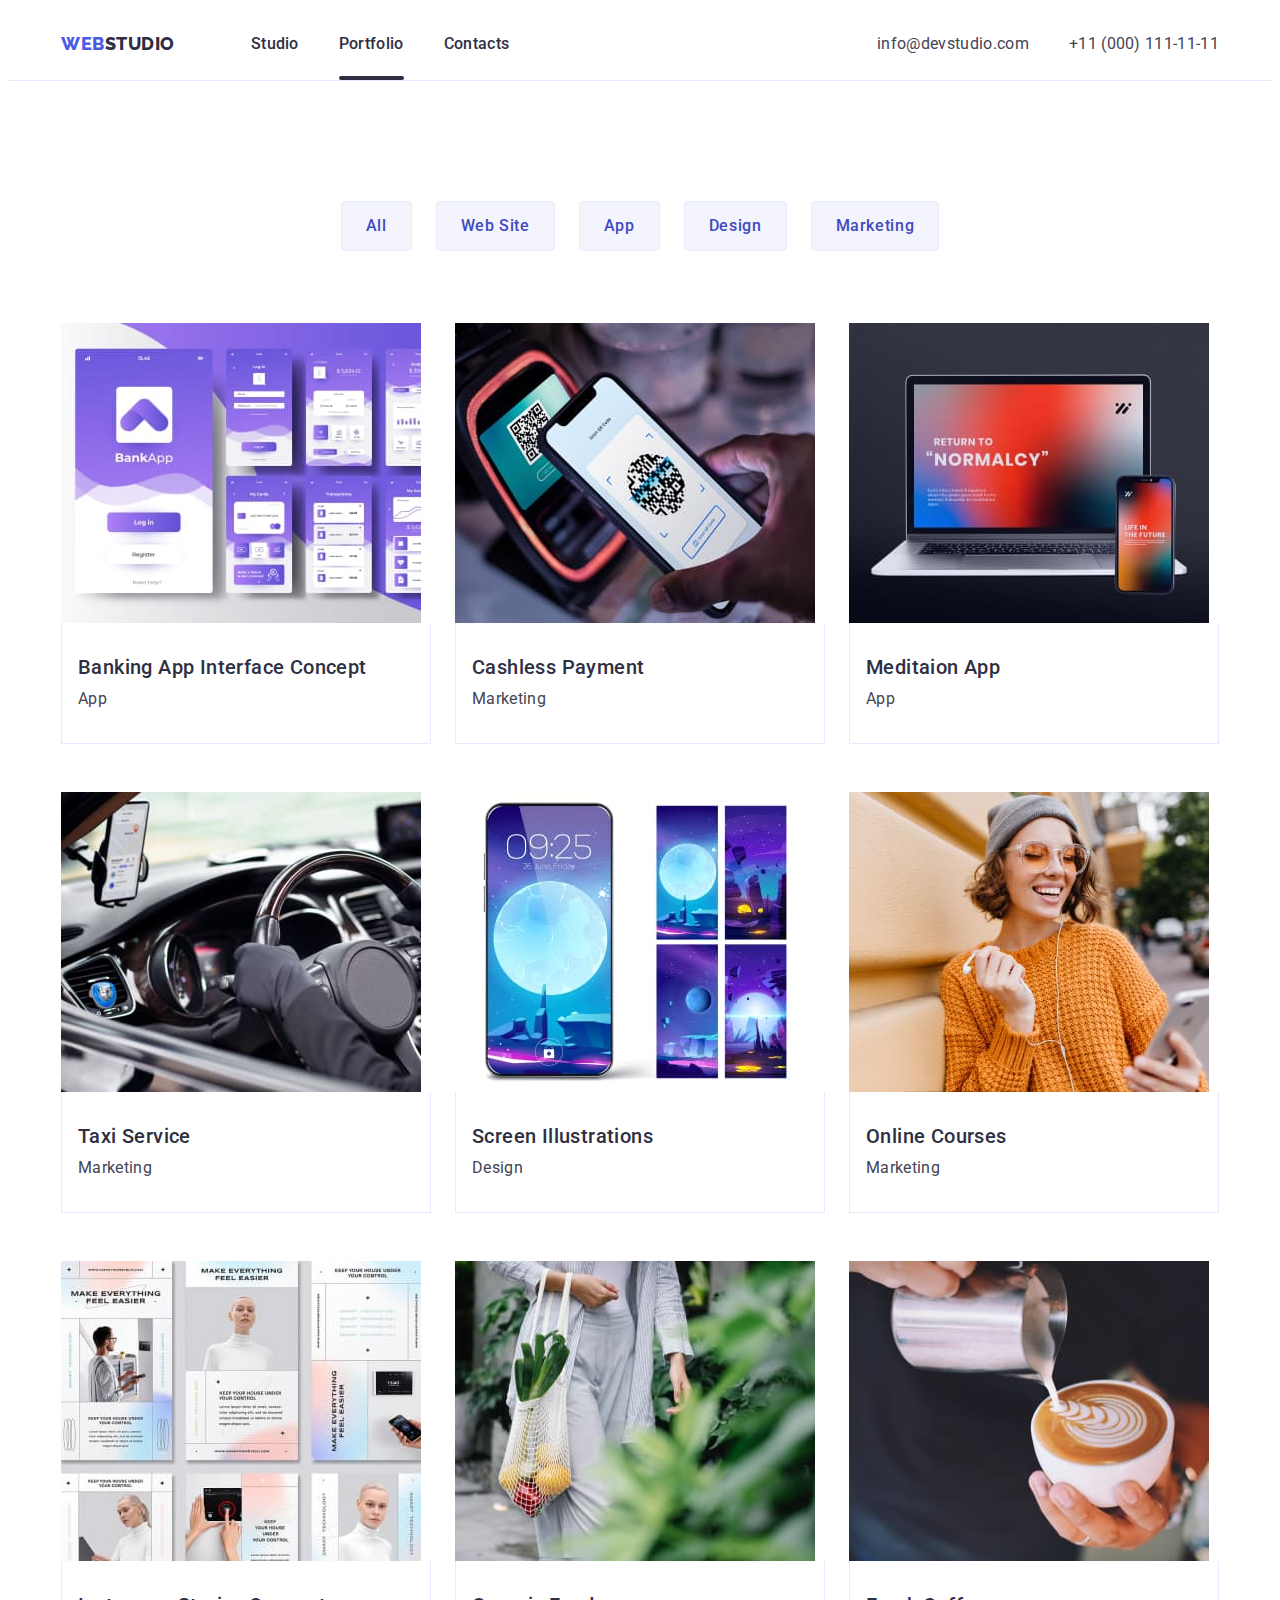
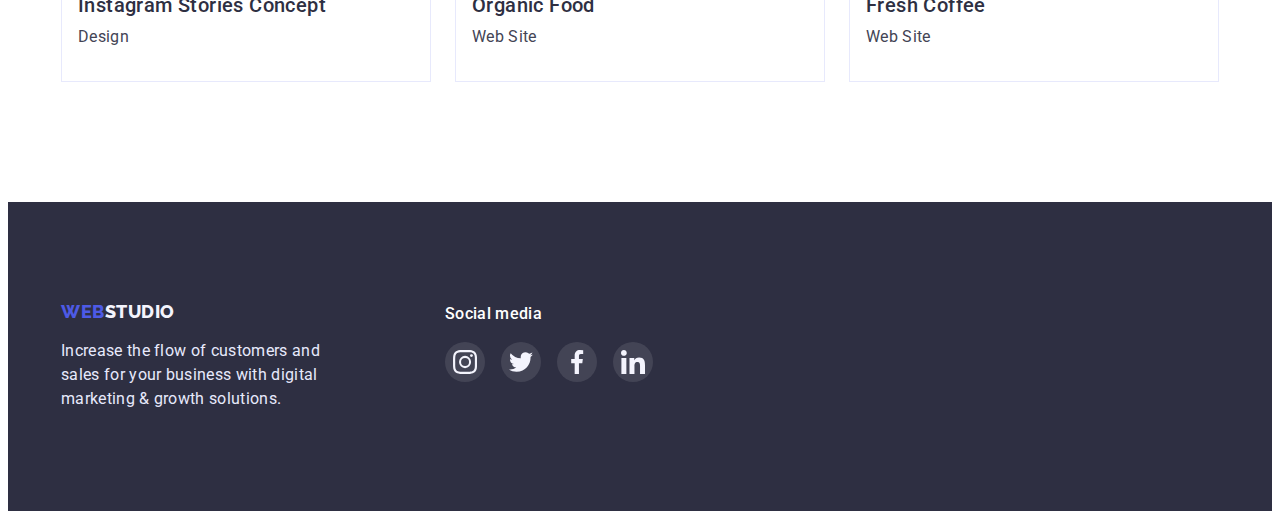
==== portfolio.html @ a6ca805c "Initial commit" ====
<!DOCTYPE html>
<html lang="en">
  <head>
    <meta charset="UTF-8" />
    <meta http-equiv="X-UA-Compatible" content="IE=edge" />
    <meta name="viewport" content="width=device-width, initial-scale=1.0" />
    <title>Portfolio</title>
    <link rel="preconnect" href="https://fonts.googleapis.com" />
    <link rel="preconnect" href="https://fonts.gstatic.com" crossorigin />
    <link
      href="https://fonts.googleapis.com/css2?family=Raleway:wght@800&family=Roboto:wght@400;500;700;900&display=swap"
      rel="stylesheet"
    />
    <link
      rel="stylesheet"
      href="https://cdnjs.cloudflare.com/ajax/libs/modern-normalize/1.1.0/modern-normalize.min.css"
      integrity="sha512-wpPYUAdjBVSE4KJnH1VR1HeZfpl1ub8YT/NKx4PuQ5NmX2tKuGu6U/JRp5y+Y8XG2tV+wKQpNHVUX03MfMFn9Q=="
      crossorigin="anonymous"
      referrerpolicy="no-referrer"
    />
    <link rel="stylesheet" href="./css/styles.css" />
  </head>
  <body>
    <!-- Header -->
    <header class="page-header">
      <div class="container page-header-container">
        <nav class="page-nav">
          <a class="logo link" href="./index.html"
            ><span class="logo-web">Web</span>Studio</a
          >
          <ul class="menu list">
            <li class="menu-item">
              <a class="menu-link link" href="./index.html">Studio</a>
            </li>
            <li class="menu-item">
              <a class="menu-link link current" href="./portfolio.html">Portfolio</a>
            </li>
            <li class="menu-item">
              <a class="menu-link link" href="">Contacts</a>
            </li>
          </ul>
        </nav>
        <address class="contact">
          <ul class="contact-list list">
            <li class="contact-item">
              <a class="contact-link link" href="mailto:info@devstudio.com"
                >info@devstudio.com</a
              >
            </li>
            <li class="contact-item">
              <a class="contact-link link" href="tel:+110001111111"
                >+11 (000) 111-11-11</a
              >
            </li>
          </ul>
        </address>
      </div>
    </header>

    <main>
      <!-- Filtr btn -->
      <section class="section">
        <div class="container">
          <h1 class="visually-hidden">Portfolio</h1>
          <ul class="filtr-list list">
            <li class="filtr-item">
              <button class="filtr-btn" type="button">All</button>
            </li>
            <li class="filtr-item">
              <button class="filtr-btn" type="button">Web Site</button>
            </li>
            <li class="filtr-item">
              <button class="filtr-btn" type="button">App</button>
            </li>
            <li class="filtr-item">
              <button class="filtr-btn" type="button">Design</button>
            </li>
            <li class="filtr-item">
              <button class="filtr-btn" type="button">Marketing</button>
            </li>
          </ul>
          <!-- Projects -->
          <ul class="list projects-list">
            <li class="projects-item">
              <div class="project-image">
                <img
                src="./images/banking-app.jpg"
                alt="Banking App Interface"
                width="360"
                height="300"
              />
              <div class="project-description">
                <p>
                  14 Stylish and User-Friendly App Design Concepts · Task Manager App · Calorie Tracker App · Exotic Fruit Ecommerce App · Cloud Storage App
                </p>
              </div>
              </div>
              <div class="projects-card-content">
              <h2 class="section-subtitle projects-name">Banking App Interface Concept</h2>
              <p>App</p>
              </div>
            </li>
            <li class="projects-item">
              <div class="project-image">
                <img
                src="./images/cashless-payment.jpg"
                alt="Cashless payment by phone"
                width="360"
                height="300"
              />
              <div class="project-description">
                <p>
                  14 Stylish and User-Friendly App Design Concepts · Task Manager App · Calorie Tracker App · Exotic Fruit Ecommerce App · Cloud Storage App
                </p>
              </div>
              </div>
              <div class="projects-card-content">
              <h2 class="section-subtitle projects-name">Cashless Payment</h2>
              <p>Marketing</p>
              </div>
            </li>
            <li class="projects-item">
              <div class="project-image">
                <img
                src="./images/meditaion-app.jpg"
                alt="Meditation App"
                width="360"
                height="300"
              />
              <div class="project-description">
                <p>
                  14 Stylish and User-Friendly App Design Concepts · Task Manager App · Calorie Tracker App · Exotic Fruit Ecommerce App · Cloud Storage App
                </p>
              </div>
              </div>
              <div class="projects-card-content">
              <h2 class="section-subtitle projects-name">Meditaion App</h2>
              <p>App</p>
              </div>
            </li>
            <li class="projects-item">
              <div class="project-image">
                <img
                src="./images/taxi-service.jpg"
                alt="Hand on the wheel"
                width="360"
                height="300"
              />
              <div class="project-description">
                <p>
                  14 Stylish and User-Friendly App Design Concepts · Task Manager App · Calorie Tracker App · Exotic Fruit Ecommerce App · Cloud Storage App
                </p>
              </div>
              </div>
              <div class="projects-card-content">
              <h2 class="section-subtitle projects-name">Taxi Service</h2>
              <p>Marketing</p>
              </div>
            </li>
            <li class="projects-item">
              <div class="project-image">
                <img
                src="./images/screen-illustrations.jpg"
                alt="Mobile Screen Illustration"
                width="360"
                height="300"
              />
              <div class="project-description">
                <p>
                  14 Stylish and User-Friendly App Design Concepts · Task Manager App · Calorie Tracker App · Exotic Fruit Ecommerce App · Cloud Storage App
                </p>
              </div>
              </div>
              <div class="projects-card-content">
              <h2 class="section-subtitle projects-name">Screen Illustrations</h2>
              <p>Design</p>
              </div>
            </li>
            <li class="projects-item">
              <div class="project-image">
                <img
                src="./images/online-courses.jpg"
                alt="The girl is smiling"
                width="360"
                height="300"
              />
              <div class="project-description">
                <p>
                  14 Stylish and User-Friendly App Design Concepts · Task Manager App · Calorie Tracker App · Exotic Fruit Ecommerce App · Cloud Storage App
                </p>
              </div>
              </div>
              <div class="projects-card-content">
              <h2 class="section-subtitle projects-name">Online Courses</h2>
              <p>Marketing</p>
              </div>
            </li>
            <li class="projects-item">
              <div class="project-image">
                <img
                src="./images/instagram-stories.jpg"
                alt="Examples of Instagram stories"
                width="360"
                height="300"
              />
              <div class="project-description">
                <p>
                  14 Stylish and User-Friendly App Design Concepts · Task Manager App · Calorie Tracker App · Exotic Fruit Ecommerce App · Cloud Storage App
                </p>
              </div>
              </div>
              <div class="projects-card-content">
              <h2 class="section-subtitle projects-name">Instagram Stories Concept</h2>
              <p>Design</p>
              </div>
            </li>
            <li class="projects-item">
              <div class="project-image">
                <img
                src="./images/organic-food.jpg"
                alt="Fruits and vegetables in pouch"
                width="360"
                height="300"
              />
              <div class="project-description">
                <p>
                  14 Stylish and User-Friendly App Design Concepts · Task Manager App · Calorie Tracker App · Exotic Fruit Ecommerce App · Cloud Storage App
                </p>
              </div>
              </div>
              <div class="projects-card-content">
              <h2 class="section-subtitle projects-name">Organic Food</h2>
              <p>Web Site</p>
              </div>
            </li>
            <li class="projects-item">
              <div class="project-image">
                <img
                src="./images/fresh-coffee.jpg"
                alt="Cup of coffee"
                width="360"
                height="300"
              />
              <div class="project-description">
                <p>
                  14 Stylish and User-Friendly App Design Concepts · Task Manager App · Calorie Tracker App · Exotic Fruit Ecommerce App · Cloud Storage App
                </p>
              </div>
              </div>
              <div class="projects-card-content">
              <h2 class="section-subtitle projects-name">Fresh Coffee</h2>
              <p>Web Site</p>
              </div>
            </li>
          </ul>
        </div>
      </section>
    </main>

    <!-- Footer -->
    <footer class="footer">
      <div class="container footer-container">
        <div class="footer-logo-container">
          <a class="footer-logo link" href="./index.html"
          ><span class="logo-web">Web</span>Studio</a>
        <p class="footer-text">
          Increase the flow of customers and sales for your business with
          digital marketing & growth solutions.
        </p>
        </div>
        <div class="footer-social-container">
          <p class="footer-social-text">Social media</p>
          <ul class="list footer-social-list">
            <li class="footer-social-item">
              <a class="link footer-social-link" href="">
                <svg class="footer-social-icon">
                  <use href="./images/sprite.svg#icon-instagram"></use>
                </svg>
              </a>
            </li>
            <li class="footer-social-item">
              <a class="link footer-social-link" href="">
                <svg class="footer-social-icon">
                  <use href="./images/sprite.svg#icon-twitter"></use>
                </svg>
              </a>
            </li>
            <li class="footer-social-item">
              <a class="link footer-social-link" href="">
                <svg class="footer-social-icon">
                  <use href="./images/sprite.svg#icon-facebook"></use>
                </svg>
              </a>
            </li>
            <li class="footer-social-item">
              <a class="link footer-social-link" href="">
                <svg class="footer-social-icon">
                  <use href="./images/sprite.svg#icon-linkedin"></use>
                </svg>
              </a>
            </li>
          </ul>
        </div>
      </div>
    </footer>
  </body>
</html>
---- css/styles.css ----
:root {
  --primary-brand-color: #4d5ae5;
  --primary-text-color: #434455;
  --secondary-text-color: #2e2f42;
  --background-page-color: #ffffff;
  --background-light-mode: #f4f4fd;
  --accent-color: #e7e9fc;
  --pressed-btn-color: #404bbf;
  --green-success-color: #31d0aa;
  --subtle-text-color: #8e8f99; 
  --modal-background-color: #FCFCFC;
  --modal-close-black:#000000;
  /* --modal-overlay-color: #2e2f42; 40% */
}

h1,
h2,
h3,
h4,
h5,
h6,
p {
  margin-top: 0;
  margin-bottom: 0;
}

ul,
ol {
  margin-top: 0;
  margin-bottom: 0;
  padding-left: 0;
}

img {
  display: block;
}

.list {
  list-style: none;
}

.link {
  text-decoration: none;
}

body {
  font-family: "Roboto", sans-serif;
  font-size: 16px;
  line-height: 1.5;
  letter-spacing: 0.02em;
  color: var(--primary-text-color);
  /* background-color: var(--background-page-color); */
}


/* Components */

.container {
  max-width: 1158px;
  padding: 0 15px;
  margin: 0 auto;
}

.section {
  padding-top: 120px;
  padding-bottom: 120px;
}

.section-title {
  font-size: 36px;
  line-height: 1.11;
  letter-spacing: 0.02em;
  text-transform: capitalize;
  color: var(--secondary-text-color);
}

.section-subtitle {
  font-weight: 500;
  font-size: 20px;
  line-height: 1.2;
  letter-spacing: 0.02em;
  color: var(--secondary-text-color);
}


/* Header */

.page-header {
  border-bottom: 1px solid var(--accent-color);
}

.page-header-container {
  display: flex;
  align-items: center;
}

.page-nav {
  display: flex;
  align-items: center;
}

.menu {
  display: flex;
}

.menu-item:not(:last-child) {
  margin-right: 40px;
}

.contact-list {
  display: flex;
}

.contact {
  margin-left: auto;
}

.contact-item:not(:last-child) {
  margin-right: 40px;
}

.logo {
  margin-right: 76px;

  font-family: "Raleway", sans-serif;
  font-weight: 800;
  font-size: 18px;
  line-height: 1.33;
  letter-spacing: 0.03em;
  text-transform: uppercase;
  color: var(--secondary-text-color);
}

.logo-web {
  color: var(--primary-brand-color);
}

.menu-link {
  position: relative;
  padding-top: 24px;
  padding-bottom: 24px;
  display: block;

  font-weight: 500;
  font-size: 16px;
  line-height: 1.5;
  letter-spacing: 0.02em;
  color: var(--secondary-text-color);

  /* transition-property: var(--primary-brand-color);
  transition-duration: 250ms;
  transition-timing-function: cubic-bezier(0.4, 0, 0.2, 1); */

  transition: color 250ms cubic-bezier(0.4, 0, 0.2, 1);
}

.menu-link:hover,
.menu-link:focus {
  color: var(--primary-brand-color);
}

.menu-link.current::after{
  position: absolute;
  bottom: 0;
  left: 0;
  content: '';
  width: 100%;
  height: 4px;
  background-color: currentColor;
  border-radius: 2px;
}

.contact-link {
  padding-top: 24px;
  padding-bottom: 24px;
  display: block;

  font-style: normal;
  font-size: 16px;
  line-height: 1.5;
  letter-spacing: 0.02em;
  color: var(--primary-text-color);

  transition: color 250ms cubic-bezier(0.4, 0, 0.2, 1);
}

.contact-link:hover,
.contact-link:focus {
  color: var(--primary-brand-color);
}


/* Hero */

.section.hero {
  padding-top: 188px;
  padding-bottom: 188px;
}

.hero {
  max-width: 1440px;
  height: 600px;
  margin: 0 auto;
  background-color: var(--secondary-text-color);
  background-image: linear-gradient(rgba(46, 47, 66, 0.7), rgba(46, 47, 66, 0.7)), url('../images/people-office.jpg');
  background-repeat: no-repeat;
  background-position: center;
  background-size: cover;
}

.hero-title {
  max-width: 496px;
  margin-right: auto;
  margin-bottom: 48px;
  margin-left: auto;

  font-size: 56px;
  line-height: 1.07;
  text-align: center;
  letter-spacing: 0.02em;
  color: var(--background-page-color);
}

.hero-btn {
  display: block;
  padding: 16px 32px;
  margin-left: auto;
  margin-right: auto;

  font-family: "Roboto", sans-serif;
  font-weight: 500;
  font-size: 16px;
  line-height: 1.5;
  letter-spacing: 0.04em;
  color: var(--background-page-color);
  background: var(--pressed-btn-color);
  cursor: pointer;
  border-radius: 4px;
  border: none;

  transition: background-color 250ms cubic-bezier(0.4, 0, 0.2, 1);
}

.hero-btn:hover,
.hero-btn:focus {
  background-color: var(--primary-brand-color);
}

/* Features */

.visually-hidden {
  position: absolute;
  width: 1px;
  height: 1px;
  margin: -1px;
  border: 0;
  padding: 0;
  white-space: nowrap;
  clip-path: inset(100%);
  clip: rect(0 0 0 0);
  overflow: hidden;
}

.features-list {
  display: flex;
  gap: 24px;
  }

.features-item {
  flex-basis: calc((100% - 72px)/ 4);
}

.features-thumb{
  display: flex;
  justify-content: center;
  align-items: center;
  height: 112px;
  margin-bottom: 8px;

  background: var(--background-light-mode);
  border-radius: 4px;
}

.features-icons{
  width: 64px;
  height: 64px;

}

.features-item >h3{
  margin-bottom: 8px;
}


/* About */

.section.about{
  padding-top: 0;
}

.about-title{
  margin-bottom: 72px;
  text-align: center;
}

.about-list {
  display: flex;
  gap: 24px;
}

.about-item {
  flex-basis: calc((100% - 48px)/ 3);
  border: 1px solid var(--accent-color);
}


/* Team */

.section.team {
  background-color: var(--background-light-mode);
}

.team-title {
  margin-bottom: 72px;
  text-align: center;
}

.team-list {
  display: flex;
  gap: 24px;
}

.team-item {
  flex-basis: calc((100% - 72px)/ 4);
  box-shadow: 0px 1px 6px rgba(46, 47, 66, 0.08), 0px 1px 1px rgba(46, 47, 66, 0.16), 0px 2px 1px rgba(46, 47, 66, 0.08);
  border-radius: 0px 0px 4px 4px;

}

.team-card-content{
  text-align: center;
  padding: 32px 16px;

  background: var(--background-page-color);
}

.name {
  margin-bottom: 8px;
}

.job {
  margin-bottom: 8px;
}

.social-list {
  display: flex;
  justify-content: center;
  gap: 24px;
}

.social-item {
  width: 40px;
  height: 40px;
}


.social-link {
  display: flex;
  align-items: center;
  justify-content: center;
  width: 100%;
  height: 100%;
  color: var(--background-light-mode);
  background-color: var(--primary-brand-color);
  border-radius: 50%;

  transition: background-color 250ms cubic-bezier(0.4, 0, 0.2, 1);
}

.social-link:hover,
.social-link:focus {
  background-color: var(--pressed-btn-color);
}

.social-icon {
  width: 16px;
  height: 16px;
  fill: currentColor;
}


/* Customers */

.customers-title {
  margin-bottom: 72px;
  text-align: center;
}

.customers-list {
  display: flex;
  gap: 24px;
}

.customers-item {
  flex-basis: calc((100% - 120px)/ 6);
  width: 168px;
  height: 88px;
}

.customers-link {
  display: flex;
  align-items: center;
  justify-content: center;
  width: 100%;
  height: 100%;
  color: var(--subtle-text-color);
  border: 1px solid var(--subtle-text-color);
  border-radius: 4px;

  transition: color 250ms cubic-bezier(0.4, 0, 0.2, 1), background-color 250ms cubic-bezier(0.4, 0, 0.2, 1);
 }

.customers-link:hover,
.customers-link:focus {
  color: var(--pressed-btn-color);
  border-color: var(--pressed-btn-color);
  
}

.customers-icon {
  display: block;
  width: 104px;
  height: 56px;
  fill: currentColor;
}


/* Footer */

.footer {
  padding-top: 100px;
  padding-bottom: 100px;

  background-color: var(--secondary-text-color);
}

.footer-container {
  display: flex;
}

.footer-logo-container {
  margin-right: 120px;
}

.footer-logo {
  display: block;
  margin-bottom: 16px;
  
  font-family: "Raleway", sans-serif;
  font-weight: 800;
  font-size: 18px;
  line-height: 1.16;
  letter-spacing: 0.03em;
  text-transform: uppercase;
  color: var(--background-light-mode);
}


.footer-text {
  max-width: 264px;

  color: var(--accent-color);
}

.footer-social-text {
  margin-bottom: 16px;
  font-weight: 500;
  font-size: 16px;
  line-height: 1.5;
  letter-spacing: 0.02em;
  color: var(--background-page-color);
}

.footer-social-list {
  display: flex;
  justify-content: center;
  gap: 16px;
}

.footer-social-item {
  width: 40px;
  height: 40px;
}

.footer-social-link {
  display: flex;
  align-items: center;
  justify-content: center;
  width: 100%;
  height: 100%;
  color: var(--background-light-mode);
  background-color: rgba(255, 255, 255, 0.1);
  border-radius: 50%;

  transition: background-color 250ms cubic-bezier(0.4, 0, 0.2, 1);
}

.footer-social-link:hover,
.footer-social-link:focus {
  background-color: var(--green-success-color);
}

.footer-social-icon {
  width: 24px;
  height: 24px;
  fill: currentColor;
}



/* Portfolio Filtr Btn */

/* visually-hidden */

.filtr-list{
  display: flex;
  gap: 24px;
  justify-content: center;
  margin-bottom: 72px;
}

/* .filtr-item{
  
} */

.filtr-btn {
  padding: 12px 24px;

  font-family: "Roboto", sans-serif;
  font-weight: 500;
  font-size: 16px;
  line-height: 1.5;
  letter-spacing: 0.04em;
  color: var(--pressed-btn-color);
  background: var(--background-light-mode);
  cursor: pointer;
  border: 1px solid var(--accent-color);
  border-radius: 4px;

  transition: background-color 250ms cubic-bezier(0.4, 0, 0.2, 1), color 250ms cubic-bezier(0.4, 0, 0.2, 1), box-shadow 250ms cubic-bezier(0.4, 0, 0.2, 1);
}

.filtr-btn:hover,
.filtr-btn:focus {
  background-color: var(--primary-brand-color);
  color: var(--background-page-color);
  box-shadow: 0px 3px 1px rgba(0, 0, 0, 0.1), 0px 2px 1px rgba(0, 0, 0, 0.08), 0px 2px 2px rgba(0, 0, 0, 0.12);
}


/* Projects */

.projects-list{
  display: flex;
  gap:48px 24px;
  flex-wrap: wrap;
}

.projects-item {
  flex-basis: calc((100% - 48px)/ 3);
  cursor: pointer;

  transition: box-shadow 250ms cubic-bezier(0.4, 0, 0.2, 1);
}


.projects-item:hover,
.projects-item:focus {
  box-shadow: 0px 1px 6px rgba(46, 47, 66, 0.08), 0px 1px 1px rgba(46, 47, 66, 0.16), 0px 2px 1px rgba(46, 47, 66, 0.08);

}

.project-image{
  position: relative;
  overflow: hidden;
}

.project-description{
  position: absolute;
  top: 0;
  left: 0;
  width: 100%;
  height: 100%;

  padding-top: 40px;
  padding-right: 32px;
  padding-left: 32px;

  color: var(--background-light-mode);
  background-color: var(--primary-brand-color);
  transform: translateY(100%) ;
  transition: 250ms;
}

.projects-item:hover .project-description,
.projects-item:focus .project-description{
  transform: translateY(0);
}

.projects-card-content{
  padding-top: 32px;
  padding-bottom: 32px;
  padding-left: 16px;
  
  text-align: left;
  border: 1px solid var(--accent-color);
  border-top: none;
  background: var(--background-page-color);
}

.projects-name {
  margin-bottom: 8px;
}


/* Modal */

.backdrop{
  position: fixed;
  top: 0;
  left: 0;
  
  display: flex;
  align-items: center;
  justify-content: center;

  width: 100%;
  height: 100%;
  background-color: rgba(46, 47, 66, 0.4);

  transition: opacity 250ms, visibility 250ms;
}

.backdrop.is-hidden{
  opacity: 0;
  visibility: hidden;
  pointer-events: none;
}

.modal{
  position: relative;
  overflow: auto;
  width: 100%;
  height: 100%;
  max-width: 408px;
  max-height: 576px;

  background-color: var(--modal-background-color);
  box-shadow: 0px 1px 1px rgba(0, 0, 0, 0.14), 0px 1px 3px rgba(0, 0, 0, 0.12), 0px 2px 1px rgba(0, 0, 0, 0.2);
  border-radius: 4px;

  transition: transform 250ms;
}

.backdrop.is-hidden .modal{
  transform: scale(0);
}

.modal-close{
  position: absolute;
  top: 24px;
  right: 24px;

  display: flex;
  justify-content: center;
  align-items: center;

  width: 24px;
  height: 24px;
  background-color: var(--accent-color);
  color: var(--modal-close-black);
  border-radius: 50%;
  border: 1px solid rgba(0, 0, 0, 0.1);
  cursor: pointer;

  transition: background-color 250ms cubic-bezier(0.4, 0, 0.2, 1), fill 250ms cubic-bezier(0.4, 0, 0.2, 1);
}

.modal-close:hover,
.modal-close:focus{
  background-color: var(--pressed-btn-color);
  fill:var(--background-page-color);
}
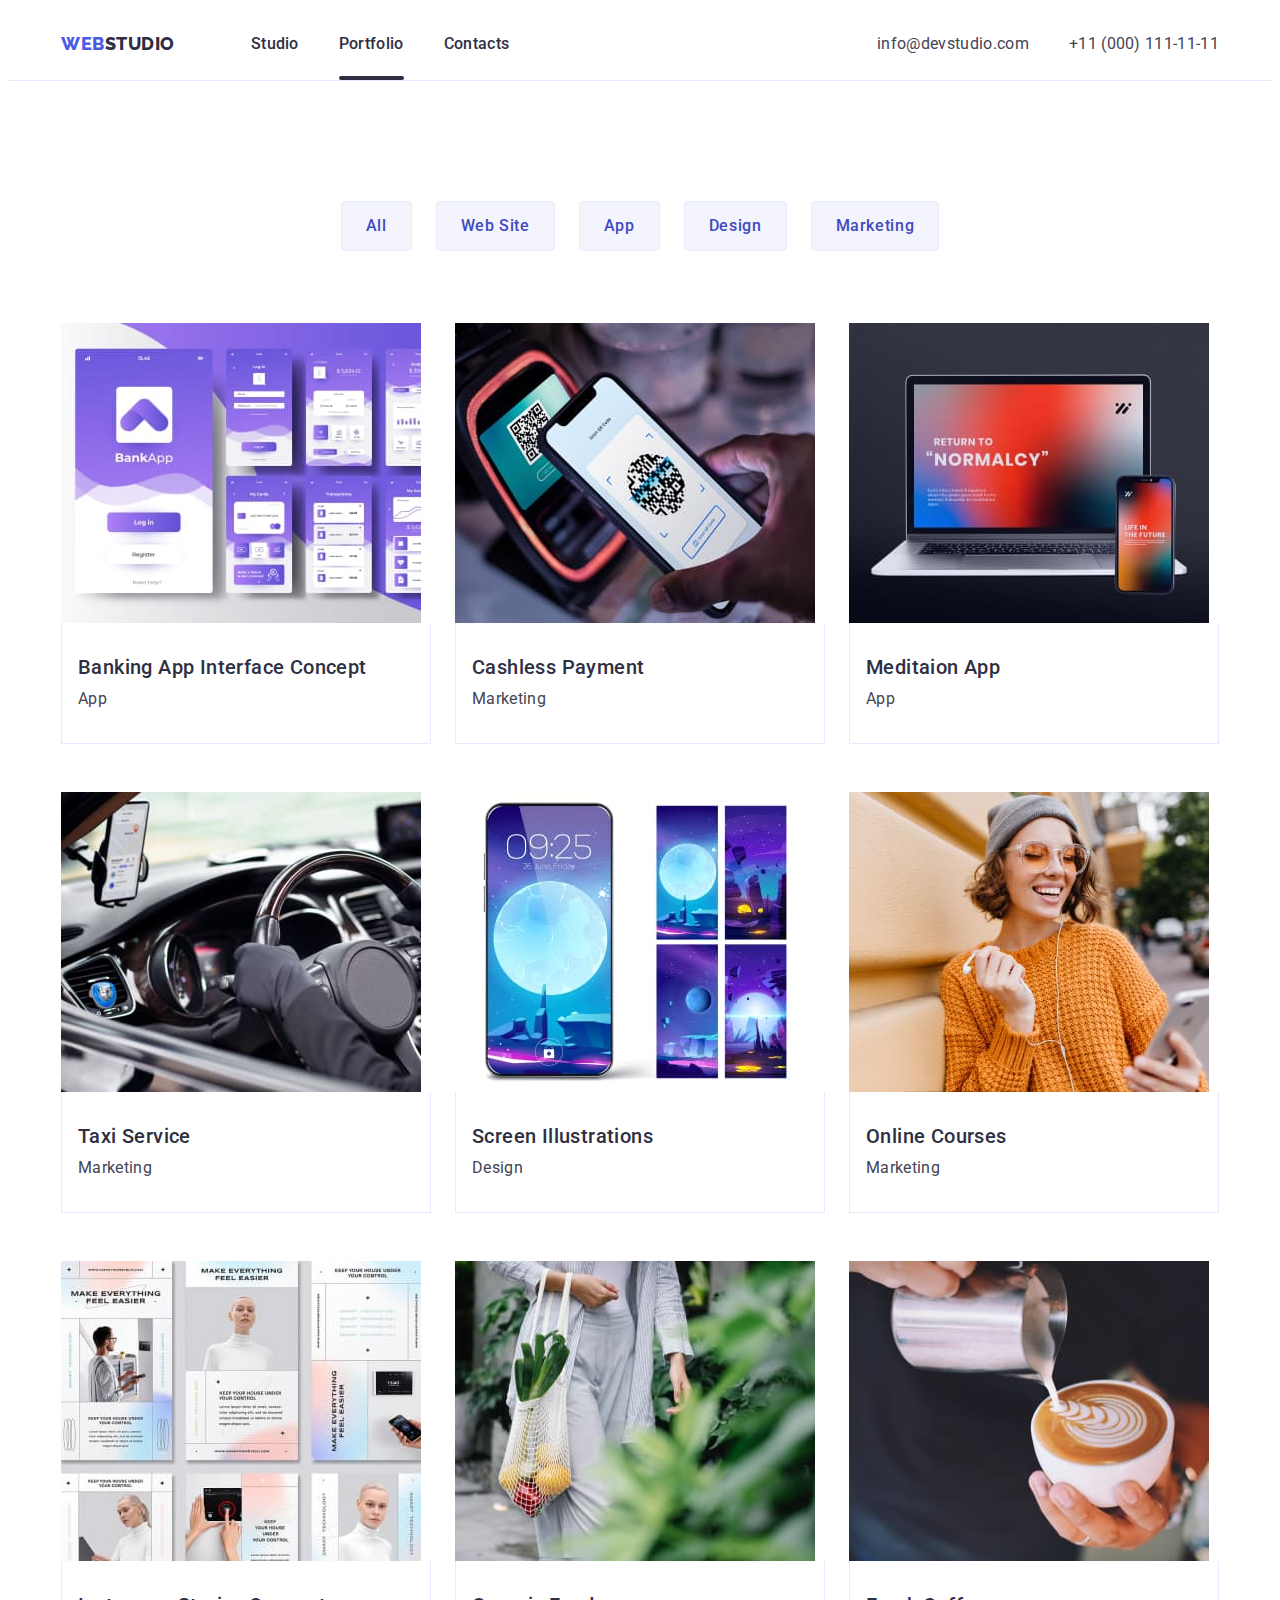
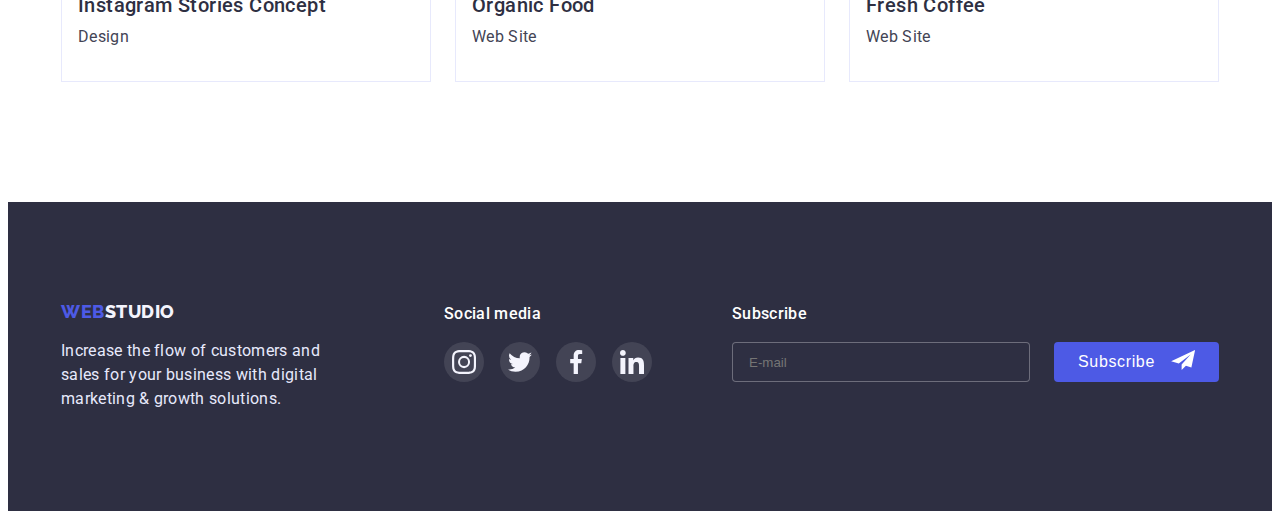
==== commit d6cfcc0d: "Update Modal-Form" ====
--- a/portfolio.html
+++ b/portfolio.html
@@ -301,6 +301,22 @@
             </li>
           </ul>
         </div>
+        <div class="footer-subscribe-container">
+          <p class="subscribe-title">Subscribe</p>
+          <form class="subscribe-form">
+
+            <input class="subscribe-input" type="email" name="email" placeholder="E-mail">
+
+            <div class="footer-subscribe-btn">
+              <button class="subscribe-btn" type="submit">Subscribe
+                <svg class="subscribe-icon">
+                  <use href="./images/sprite.svg#icon-send"></use>
+                </svg>
+              </button>
+            </div>
+
+          </form>
+        </div>
       </div>
     </footer>
   </body>
--- a/css/styles.css
+++ b/css/styles.css
@@ -10,6 +10,7 @@
   --subtle-text-color: #8e8f99; 
   --modal-background-color: #FCFCFC;
   --modal-close-black:#000000;
+  --transition-hover: 250ms cubic-bezier(0.4, 0, 0.2, 1)
   /* --modal-overlay-color: #2e2f42; 40% */
 }
 
@@ -147,19 +148,15 @@
   letter-spacing: 0.02em;
   color: var(--secondary-text-color);
 
-  /* transition-property: var(--primary-brand-color);
-  transition-duration: 250ms;
-  transition-timing-function: cubic-bezier(0.4, 0, 0.2, 1); */
-
-  transition: color 250ms cubic-bezier(0.4, 0, 0.2, 1);
+  transition: color var(--transition-hover);
 }
 
 .menu-link:hover,
 .menu-link:focus {
-  color: var(--primary-brand-color);
-}
-
-.menu-link.current::after{
+  color: var(--pressed-btn-color);
+}
+
+.current::after{
   position: absolute;
   bottom: 0;
   left: 0;
@@ -181,7 +178,7 @@
   letter-spacing: 0.02em;
   color: var(--primary-text-color);
 
-  transition: color 250ms cubic-bezier(0.4, 0, 0.2, 1);
+  transition: color var(--transition-hover);
 }
 
 .contact-link:hover,
@@ -238,7 +235,7 @@
   border-radius: 4px;
   border: none;
 
-  transition: background-color 250ms cubic-bezier(0.4, 0, 0.2, 1);
+  transition: background-color var(--transition-hover);
 }
 
 .hero-btn:hover,
@@ -374,7 +371,7 @@
   background-color: var(--primary-brand-color);
   border-radius: 50%;
 
-  transition: background-color 250ms cubic-bezier(0.4, 0, 0.2, 1);
+  transition: background-color var(--transition-hover);
 }
 
 .social-link:hover,
@@ -417,7 +414,7 @@
   border: 1px solid var(--subtle-text-color);
   border-radius: 4px;
 
-  transition: color 250ms cubic-bezier(0.4, 0, 0.2, 1), background-color 250ms cubic-bezier(0.4, 0, 0.2, 1);
+  transition: color var(--transition-hover), background-color var(--transition-hover);
  }
 
 .customers-link:hover,
@@ -462,6 +459,7 @@
   line-height: 1.16;
   letter-spacing: 0.03em;
   text-transform: uppercase;
+
   color: var(--background-light-mode);
 }
 
@@ -474,10 +472,12 @@
 
 .footer-social-text {
   margin-bottom: 16px;
+
   font-weight: 500;
   font-size: 16px;
   line-height: 1.5;
   letter-spacing: 0.02em;
+
   color: var(--background-page-color);
 }
 
@@ -498,11 +498,12 @@
   justify-content: center;
   width: 100%;
   height: 100%;
+
   color: var(--background-light-mode);
   background-color: rgba(255, 255, 255, 0.1);
   border-radius: 50%;
 
-  transition: background-color 250ms cubic-bezier(0.4, 0, 0.2, 1);
+  transition: background-color var(--transition-hover);
 }
 
 .footer-social-link:hover,
@@ -514,6 +515,78 @@
   width: 24px;
   height: 24px;
   fill: currentColor;
+}
+
+.footer-subscribe-container{
+  margin-left: 80px;
+}
+
+.subscribe-title{
+  margin-bottom: 16px;
+
+  font-weight: 500;
+  font-size: 16px;
+  line-height: 1.5;
+  letter-spacing: 0.02em;
+
+  color: var(--background-page-color);
+}
+
+.subscribe-form{
+  display: flex;
+  justify-content: center;
+
+}
+
+.subscribe-input{
+  padding: 8px 16px;
+  min-width: 264px;
+  width: auto;
+
+  background-color: var(--secondary-text-color);
+  color: rgba(255, 255, 255, 0.6);
+  border-radius: 4px;
+  border: 1px solid rgba(255, 255, 255, 0.3);
+  
+}
+
+.footer-subscribe-btn{
+  display: inline-block;
+  margin-left: 24px;
+}
+
+.subscribe-btn{
+  display: flex;
+  justify-content: center;
+  text-align: center;
+  width: 165px;
+  height: 40px;
+
+  padding: 8px 24px;
+  gap: 16px;
+
+  font-size: 16px;
+  font-weight: 500;
+  letter-spacing: 0.04em;
+  line-height: 1.5;
+
+  color: var(--background-page-color);
+  background-color: var(--primary-brand-color);
+  border: none;
+  border-radius: 4px;
+  
+  transition: background-color var(--transition-hover);
+}
+
+.subscribe-btn:hover,
+.subscribe-btn:focus{
+  background-color: var(--pressed-btn-color)
+}
+
+.subscribe-icon{
+  width: 24px;
+  height: 20px;
+  fill: var(--background-page-color);
 }
 
 
@@ -541,13 +614,14 @@
   font-size: 16px;
   line-height: 1.5;
   letter-spacing: 0.04em;
+
   color: var(--pressed-btn-color);
   background: var(--background-light-mode);
   cursor: pointer;
   border: 1px solid var(--accent-color);
   border-radius: 4px;
 
-  transition: background-color 250ms cubic-bezier(0.4, 0, 0.2, 1), color 250ms cubic-bezier(0.4, 0, 0.2, 1), box-shadow 250ms cubic-bezier(0.4, 0, 0.2, 1);
+  transition: background-color var(--transition-hover), color var(--transition-hover), box-shadow var(--transition-hover);
 }
 
 .filtr-btn:hover,
@@ -570,7 +644,7 @@
   flex-basis: calc((100% - 48px)/ 3);
   cursor: pointer;
 
-  transition: box-shadow 250ms cubic-bezier(0.4, 0, 0.2, 1);
+  transition: box-shadow var(--transition-hover);
 }
 
 
@@ -650,10 +724,12 @@
 .modal{
   position: relative;
   overflow: auto;
+
+  padding: 72px 24px 24px;
   width: 100%;
   height: 100%;
   max-width: 408px;
-  max-height: 576px;
+  max-height: 584px;
 
   background-color: var(--modal-background-color);
   box-shadow: 0px 1px 1px rgba(0, 0, 0, 0.14), 0px 1px 3px rgba(0, 0, 0, 0.12), 0px 2px 1px rgba(0, 0, 0, 0.2);
@@ -683,7 +759,7 @@
   border: 1px solid rgba(0, 0, 0, 0.1);
   cursor: pointer;
 
-  transition: background-color 250ms cubic-bezier(0.4, 0, 0.2, 1), fill 250ms cubic-bezier(0.4, 0, 0.2, 1);
+  transition: background-color var(--transition-hover), fill var(--transition-hover);
 }
 
 .modal-close:hover,
@@ -691,3 +767,205 @@
   background-color: var(--pressed-btn-color);
   fill:var(--background-page-color);
 }
+
+.modal-title{
+  margin-bottom: 16px;
+
+  font-weight: 500;
+  font-size: 16px;
+  line-height: 1.5;
+  text-align: center;
+  letter-spacing: 0.02em;
+  
+  color: var(--secondary-text-color);
+}
+
+.modal-block{
+  display: flex;
+  flex-direction: column;
+
+  font-size: 12px;
+  text-align: left;
+  line-height: 1.17;
+  letter-spacing: 0.01em;
+
+  color: var(--subtle-text-color);
+  margin: 0;
+}
+
+.modal-field{
+  position: relative;
+}
+
+.modal-label{
+  display: inline-block;
+  margin-bottom: 4px;
+
+  font-style: normal;
+  font-weight: 400;
+  font-size: 12px;
+  line-height: 1.16;
+
+  letter-spacing: 0.01em;
+
+  color: var(--subtle-text-color);
+}
+
+.modal-input{
+  margin-bottom: 8px;
+  padding: 0px;
+  padding-left: 38px;
+  width: 100%;
+  max-width: 360px;
+  height: 40px;
+
+  border: 1px solid rgba(33, 33, 33, 0.2);
+  border-radius: 4px;
+
+  transition: border var(--transition-hover);
+}
+
+.modal-input:focus-within{
+  border: var(--primary-brand-color);
+}
+
+.modal-input::placeholder{
+  font-style: normal;
+  font-weight: 400;
+  font-size: 12px;
+  line-height: 1.16;
+
+  letter-spacing: 0.04em;
+
+  color: rgba(46, 47, 66, 0.4);
+}
+
+.modal-icon{
+  position: absolute;
+  top: 50%;
+  left: 19px;
+
+  width: 12px;
+  height: 12px;
+  transform: translateY(0);
+  fill: var(--overlay-navy-blue-modal);
+
+  transition: fill var(--transition-hover);
+}
+
+.modal-input:focus + .modal-icon{
+  fill:var(--primary-brand-color);
+}
+
+.comment{
+  margin-bottom: 16px;
+  padding: 8px 16px;
+
+  resize: none;
+  width: 100%;
+  max-width: 360px;
+  height: 120px;
+  border: 1px solid rgba(33, 33, 33, 0.2);
+  border-radius: 4px;
+
+  font-style: normal;
+  font-weight: 400;
+  font-size: 12px;
+  line-height: 1.16;
+  letter-spacing: 0.01em;
+  color: var(--subtle-text-color);
+  
+  transition: border var(--transition-hover);
+}
+
+.comment:focus{
+  border: var(--primary-brand-color);
+}
+
+.modal-checkbox{
+  position: relative;
+  display: flex;
+  align-items: center;
+  margin-bottom: 24px;
+}
+
+.checkbox-input{
+  appearance: none;
+}
+
+
+.checkbox-label{
+  position: relative;
+  display: flex;
+  justify-content: center;
+  align-items: center;
+  border: none;
+
+  font-style: normal;
+  font-weight: 400;
+  font-size: 12px;
+  line-height: 1.16;
+
+  letter-spacing: 0.04em;
+
+  color: var(--subtle-text-color);
+}
+
+
+.checkbox-label::before {
+  display: block;
+  width: 16px;
+  height: 16px;
+  border: 1.25px solid var(--secondary-text-color);
+  cursor: pointer;
+  border-radius: 2px;
+  content: '';
+  margin-right: 8px;
+}
+
+.checkbox-input:checked + .checkbox-label::before {
+  fill:var(--background-page-color);
+  background-color: var(--primary-brand-color);
+  background-image: url(../images/icon-click.svg);
+  background-repeat: no-repeat;
+  background-position: center;
+  border: 1.25px solid var(--primary-brand-color);
+  transition: border var(--transition-hover), background-color var(--transition-hover);
+}
+
+.modal-checkbox a{
+  text-decoration-line: underline;
+  color: var(--primary-brand-color);
+  transition: color var(--transition-hover);
+  padding-left: 4px;
+}
+
+.modal-btn{
+  display: block;
+  padding: 0;
+  margin: 24px auto 0 auto;
+
+  font-family: Roboto;
+  font-size: 16px;
+  font-weight: 500;
+  letter-spacing: 0.04em;
+  line-height: 1.5;
+  width: 169px;
+  height: 56px;
+  border: none;
+
+  color: var(--background-page-color);
+  background-color: var(--primary-brand-color);
+  border-radius: 4px;
+  cursor: pointer;
+  
+  transition: background-color var(--transition-hover), box-shadow var(--transition-hover);
+}
+
+.modal-btn:hover,
+.modal-btn:focus{
+  background-color: var(--pressed-btn-color);
+  box-shadow: 0px 4px 4px rgba(0, 0, 0, 0.15);
+}
+
+
